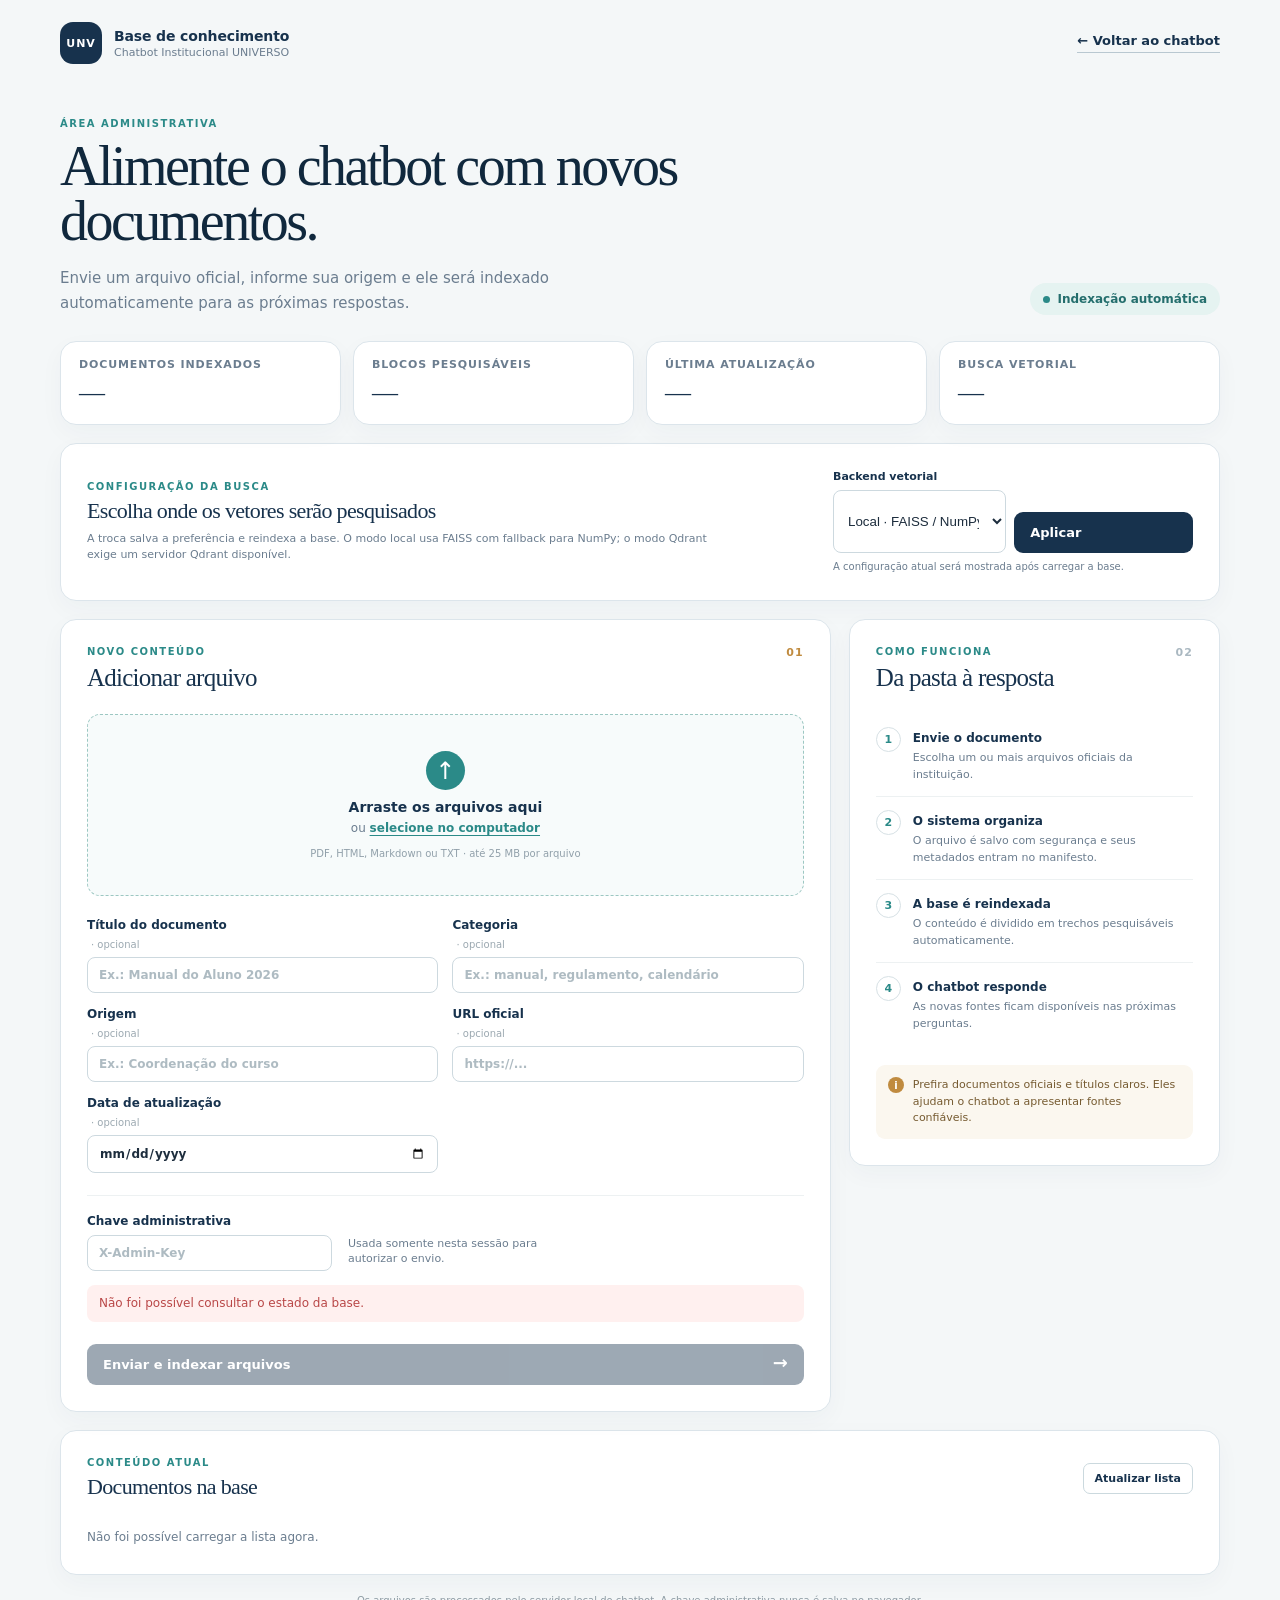
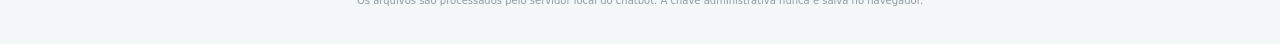
==== web/admin.html @ a9720204 "implemetacao de vectors" ====
<!doctype html>
<html lang="pt-BR">
<head>
  <meta charset="utf-8">
  <meta name="viewport" content="width=device-width, initial-scale=1">
  <title>Base de conhecimento · UNIVERSO</title>
  <link rel="stylesheet" href="admin.css">
</head>
<body>
  <main class="shell">
    <header class="topbar">
      <a class="brand" href="/" aria-label="Voltar para o chatbot">
        <span class="brand-mark">UNV</span>
        <span><strong>Base de conhecimento</strong><small>Chatbot Institucional UNIVERSO</small></span>
      </a>
      <a class="back-link" href="/">← Voltar ao chatbot</a>
    </header>

    <section class="hero">
      <div>
        <p class="eyebrow">Área administrativa</p>
        <h1>Alimente o chatbot com novos documentos.</h1>
        <p class="subtitle">Envie um arquivo oficial, informe sua origem e ele será indexado automaticamente para as próximas respostas.</p>
      </div>
      <div class="hero-badge"><span class="pulse"></span> Indexação automática</div>
    </section>

    <section class="stats" aria-label="Resumo da base">
      <div class="stat-card"><span class="stat-label">Documentos indexados</span><strong id="stat-documentos">—</strong></div>
      <div class="stat-card"><span class="stat-label">Blocos pesquisáveis</span><strong id="stat-blocos">—</strong></div>
      <div class="stat-card"><span class="stat-label">Última atualização</span><strong id="stat-atualizacao">—</strong></div>
      <div class="stat-card"><span class="stat-label">Busca vetorial</span><strong id="stat-busca">—</strong></div>
    </section>

    <section class="card backend-card" aria-labelledby="backend-title">
      <div class="backend-copy">
        <p class="eyebrow">Configuração da busca</p>
        <h2 id="backend-title">Escolha onde os vetores serão pesquisados</h2>
        <p>A troca salva a preferência e reindexa a base. O modo local usa FAISS com fallback para NumPy; o modo Qdrant exige um servidor Qdrant disponível.</p>
      </div>
      <div class="backend-controls">
        <label for="vector-store">Backend vetorial</label>
        <div class="backend-select-row">
          <select id="vector-store">
            <option value="local">Local · FAISS / NumPy</option>
            <option value="qdrant">Qdrant · banco vetorial</option>
          </select>
          <button id="aplicar-backend" class="primary-button compact-button" type="button">Aplicar</button>
        </div>
        <small id="backend-feedback">A configuração atual será mostrada após carregar a base.</small>
      </div>
    </section>

    <div class="layout">
      <section class="card upload-card">
        <div class="section-heading">
          <div>
            <p class="eyebrow">Novo conteúdo</p>
            <h2>Adicionar arquivo</h2>
          </div>
          <span class="step">01</span>
        </div>

        <form id="upload-form">
          <label class="dropzone" id="dropzone" for="arquivos" tabindex="0">
            <input id="arquivos" name="arquivos" type="file" accept=".pdf,.html,.htm,.md,.txt" multiple>
            <span class="upload-icon">↑</span>
            <strong>Arraste os arquivos aqui</strong>
            <span>ou <u>selecione no computador</u></span>
            <small>PDF, HTML, Markdown ou TXT · até 25 MB por arquivo</small>
          </label>

          <div id="fila" class="file-queue" hidden>
            <div class="queue-heading"><span>Arquivos selecionados</span><button id="limpar-fila" type="button">Limpar</button></div>
            <div id="lista-arquivos"></div>
          </div>

          <div class="fields">
            <label>Título do documento <span>opcional</span><input id="titulo" name="titulo" type="text" maxlength="180" placeholder="Ex.: Manual do Aluno 2026"></label>
            <label>Categoria <span>opcional</span><input id="categoria" name="categoria" type="text" maxlength="60" placeholder="Ex.: manual, regulamento, calendário"></label>
            <label>Origem <span>opcional</span><input id="origem" name="origem" type="text" maxlength="180" placeholder="Ex.: Coordenação do curso"></label>
            <label>URL oficial <span>opcional</span><input id="url" name="url" type="url" maxlength="500" placeholder="https://..."></label>
            <label>Data de atualização <span>opcional</span><input id="atualizado-em" name="atualizado_em" type="date"></label>
          </div>

          <div class="security-row">
            <label class="key-field">Chave administrativa<input id="admin-key" type="password" autocomplete="off" placeholder="X-Admin-Key" required></label>
            <p>Usada somente nesta sessão para autorizar o envio.</p>
          </div>

          <div id="feedback" class="feedback" role="status" aria-live="polite"></div>
          <button id="enviar-arquivos" class="primary-button" type="submit" disabled>Enviar e indexar arquivos <span>→</span></button>
        </form>
      </section>

      <aside class="card guide-card">
        <div class="section-heading">
          <div>
            <p class="eyebrow">Como funciona</p>
            <h2>Da pasta à resposta</h2>
          </div>
          <span class="step muted">02</span>
        </div>
        <ol class="steps">
          <li><span>1</span><div><strong>Envie o documento</strong><p>Escolha um ou mais arquivos oficiais da instituição.</p></div></li>
          <li><span>2</span><div><strong>O sistema organiza</strong><p>O arquivo é salvo com segurança e seus metadados entram no manifesto.</p></div></li>
          <li><span>3</span><div><strong>A base é reindexada</strong><p>O conteúdo é dividido em trechos pesquisáveis automaticamente.</p></div></li>
          <li><span>4</span><div><strong>O chatbot responde</strong><p>As novas fontes ficam disponíveis nas próximas perguntas.</p></div></li>
        </ol>
        <div class="tip"><span>i</span><p>Prefira documentos oficiais e títulos claros. Eles ajudam o chatbot a apresentar fontes confiáveis.</p></div>
      </aside>
    </div>

    <section class="card documents-card">
      <div class="section-heading compact">
        <div><p class="eyebrow">Conteúdo atual</p><h2>Documentos na base</h2></div>
        <button id="atualizar-documentos" class="ghost-button" type="button">Atualizar lista</button>
      </div>
      <div id="documentos" class="document-list"><div class="empty-state">Carregando documentos…</div></div>
    </section>
    <footer>Os arquivos são processados pelo servidor local do chatbot. A chave administrativa nunca é salva no navegador.</footer>
  </main>
  <script src="admin.js"></script>
</body>
</html>
---- web/admin.css ----
:root {
  --navy: #17324d;
  --navy-deep: #10283d;
  --ink: #1d2d3d;
  --muted: #6b7d8f;
  --line: #dce5eb;
  --paper: #ffffff;
  --canvas: #f4f7f8;
  --teal: #2b8a88;
  --teal-soft: #e5f3f1;
  --gold: #c08b3f;
  --danger: #b94747;
}

* { box-sizing: border-box; }
body { margin: 0; color: var(--ink); background: var(--canvas); font-family: Inter, ui-sans-serif, system-ui, -apple-system, "Segoe UI", sans-serif; }
button, input { font: inherit; }
button, a { -webkit-tap-highlight-color: transparent; }
.shell { width: min(1160px, calc(100% - 40px)); margin: 0 auto; padding: 22px 0 36px; }
.topbar { display: flex; justify-content: space-between; align-items: center; gap: 20px; margin-bottom: 54px; }
.brand { display: flex; align-items: center; gap: 12px; color: var(--navy); text-decoration: none; }
.brand-mark { width: 42px; height: 42px; border-radius: 13px; display: grid; place-items: center; background: var(--navy); color: #fff; font-size: 11px; letter-spacing: .08em; font-weight: 800; }
.brand strong, .brand small { display: block; }
.brand strong { font-size: 14px; letter-spacing: -.01em; }
.brand small { margin-top: 2px; color: var(--muted); font-size: 11px; }
.back-link { color: var(--navy); font-size: 13px; font-weight: 650; text-decoration: none; border-bottom: 1px solid #b9c8d1; padding-bottom: 4px; }
.back-link:hover { color: var(--teal); border-color: var(--teal); }
.hero { display: flex; align-items: end; justify-content: space-between; gap: 30px; margin-bottom: 26px; }
.eyebrow { color: var(--teal); font-size: 10px; font-weight: 800; letter-spacing: .15em; margin: 0 0 10px; text-transform: uppercase; }
h1, h2, p { margin-top: 0; }
h1 { max-width: 630px; color: var(--navy-deep); font-family: Georgia, "Times New Roman", serif; font-size: clamp(34px, 5vw, 56px); font-weight: 500; letter-spacing: -.045em; line-height: .99; margin-bottom: 16px; }
.subtitle { max-width: 560px; color: var(--muted); font-size: 15px; line-height: 1.65; margin-bottom: 0; }
.hero-badge { align-items: center; background: var(--teal-soft); border-radius: 100px; color: #246e6d; display: flex; font-size: 12px; font-weight: 750; gap: 8px; padding: 9px 13px; white-space: nowrap; }
.pulse { background: var(--teal); border-radius: 50%; height: 7px; width: 7px; }
.stats { display: grid; grid-template-columns: repeat(4, 1fr); gap: 12px; margin-bottom: 18px; }
.stat-card, .card { background: var(--paper); border: 1px solid var(--line); border-radius: 16px; box-shadow: 0 8px 24px rgba(24, 51, 76, .035); }
.stat-card { padding: 16px 18px; }
.stat-label { color: var(--muted); display: block; font-size: 11px; font-weight: 700; margin-bottom: 7px; text-transform: uppercase; letter-spacing: .08em; }
.stat-card strong { color: var(--navy); font-family: Georgia, "Times New Roman", serif; font-size: 26px; font-weight: 500; }
.backend-card { align-items: center; display: flex; gap: 28px; justify-content: space-between; margin-bottom: 18px; padding: 20px 24px; }
.backend-copy { max-width: 640px; }
.backend-copy h2 { color: var(--navy); font-family: Georgia, "Times New Roman", serif; font-size: 22px; font-weight: 500; letter-spacing: -.03em; margin: 0 0 7px; }
.backend-copy .eyebrow { margin-bottom: 6px; }
.backend-copy p:last-child { color: var(--muted); font-size: 11px; line-height: 1.5; margin: 0; }
.backend-controls { flex: 0 0 min(360px, 100%); }
.backend-controls label { color: var(--navy); display: block; font-size: 11px; font-weight: 800; margin-bottom: 7px; }
.backend-select-row { display: flex; gap: 8px; }
.backend-select-row select { background: #fff; border: 1px solid #cdd9df; border-radius: 8px; color: var(--ink); min-width: 0; padding: 10px; width: 100%; }
.backend-select-row select:focus { border-color: var(--teal); outline: 0; }
.compact-button { margin-top: 0; text-align: center; width: auto; }
.backend-controls small { color: var(--muted); display: block; font-size: 10px; line-height: 1.4; margin-top: 7px; }
.layout { display: grid; grid-template-columns: minmax(0, 1.35fr) minmax(300px, .65fr); gap: 18px; align-items: start; }
.card { padding: 26px; }
.section-heading { display: flex; justify-content: space-between; align-items: start; margin-bottom: 22px; }
.section-heading h2 { color: var(--navy); font-family: Georgia, "Times New Roman", serif; font-size: 25px; font-weight: 500; letter-spacing: -.03em; margin: 0; }
.section-heading .eyebrow { margin-bottom: 7px; }
.step { color: var(--gold); font-size: 11px; font-weight: 800; letter-spacing: .1em; }
.step.muted { color: #aab8c1; }
.dropzone { align-items: center; background: #f7fbfb; border: 1.5px dashed #9cc7c2; border-radius: 13px; color: var(--teal); cursor: pointer; display: flex; flex-direction: column; gap: 6px; justify-content: center; min-height: 182px; padding: 20px; text-align: center; transition: border-color .2s, background .2s, transform .2s; }
.dropzone:hover, .dropzone.is-over { background: #edf8f6; border-color: var(--teal); transform: translateY(-1px); }
.dropzone input { display: none; }
.upload-icon { align-items: center; background: var(--teal); border-radius: 50%; color: #fff; display: grid; font-size: 24px; height: 39px; line-height: 1; margin-bottom: 3px; width: 39px; }
.dropzone strong { color: var(--navy); font-size: 14px; }
.dropzone span:not(.upload-icon) { color: var(--muted); font-size: 12px; }
.dropzone u { color: var(--teal); font-weight: 700; text-underline-offset: 3px; }
.dropzone small { color: #91a0aa; font-size: 10px; margin-top: 7px; }
.file-queue { background: #fafcfc; border: 1px solid var(--line); border-radius: 11px; margin-top: 14px; padding: 13px; }
.queue-heading { color: var(--navy); display: flex; font-size: 11px; font-weight: 800; justify-content: space-between; letter-spacing: .08em; margin-bottom: 6px; text-transform: uppercase; }
.queue-heading button { background: none; border: 0; color: var(--danger); cursor: pointer; font-size: 11px; padding: 0; }
.file-item { align-items: center; border-top: 1px solid #e9eff2; display: flex; gap: 10px; padding: 10px 0 2px; }
.file-type { align-items: center; background: var(--teal-soft); border-radius: 7px; color: var(--teal); display: grid; font-size: 9px; font-weight: 850; height: 28px; width: 32px; }
.file-meta { min-width: 0; flex: 1; }
.file-name { color: var(--navy); display: block; font-size: 12px; font-weight: 700; overflow: hidden; text-overflow: ellipsis; white-space: nowrap; }
.file-size { color: var(--muted); display: block; font-size: 10px; margin-top: 2px; }
.remove-file { background: none; border: 0; color: #9babb4; cursor: pointer; font-size: 17px; line-height: 1; padding: 5px; }
.remove-file:hover { color: var(--danger); }
.fields { display: grid; grid-template-columns: 1fr 1fr; gap: 14px; margin-top: 22px; }
.fields label, .key-field { color: var(--navy); display: flex; flex-direction: column; font-size: 12px; font-weight: 750; gap: 7px; }
.fields label span { color: #9ba8b0; font-size: 10px; font-weight: 500; margin-left: 4px; }
.fields label span::before { content: "· "; }
input[type="text"], input[type="url"], input[type="date"], input[type="password"] { background: #fff; border: 1px solid #cdd9df; border-radius: 8px; color: var(--ink); outline: 0; padding: 10px 11px; width: 100%; }
input::placeholder { color: #aebbc2; }
input:focus { border-color: var(--teal); box-shadow: 0 0 0 3px rgba(43, 138, 136, .1); }
.security-row { align-items: end; border-top: 1px solid #edf1f2; display: flex; gap: 16px; margin-top: 22px; padding-top: 18px; }
.key-field { flex: 0 1 245px; }
.security-row p { color: var(--muted); font-size: 11px; line-height: 1.45; margin: 0 0 4px; max-width: 190px; }
.primary-button { background: var(--navy); border: 0; border-radius: 9px; color: #fff; cursor: pointer; font-size: 13px; font-weight: 750; margin-top: 22px; padding: 13px 16px; text-align: left; width: 100%; }
.primary-button span { float: right; font-size: 18px; line-height: .7; }
.primary-button:hover:not(:disabled) { background: var(--teal); }
.primary-button:disabled { cursor: not-allowed; opacity: .42; }
.feedback { display: none; border-radius: 8px; font-size: 12px; line-height: 1.4; margin-top: 14px; padding: 10px 12px; }
.feedback.show { display: block; }
.feedback.success { background: #eaf6ef; color: #246c46; }
.feedback.error { background: #fff0ef; color: var(--danger); }
.feedback.loading { background: #eef4f8; color: var(--navy); }
.steps { list-style: none; margin: 0; padding: 0; }
.steps li { display: flex; gap: 12px; padding: 13px 0; }
.steps li + li { border-top: 1px solid #edf1f2; }
.steps li > span { align-items: center; border: 1px solid #d7e1e5; border-radius: 50%; color: var(--teal); display: grid; flex: 0 0 25px; font-size: 11px; font-weight: 800; height: 25px; justify-content: center; width: 25px; }
.steps strong { color: var(--navy); font-size: 12px; }
.steps p { color: var(--muted); font-size: 11px; line-height: 1.5; margin: 4px 0 0; }
.tip { align-items: start; background: #fbf7ef; border-radius: 9px; color: #765b31; display: flex; font-size: 11px; gap: 9px; line-height: 1.5; margin-top: 20px; padding: 12px; }
.tip span { align-items: center; background: var(--gold); border-radius: 50%; color: #fff; display: grid; flex: 0 0 16px; font-size: 10px; font-weight: 800; height: 16px; justify-content: center; }
.tip p { margin: 0; }
.documents-card { margin-top: 18px; }
.compact { align-items: center; margin-bottom: 12px; }
.compact .eyebrow { margin-bottom: 6px; }
.compact h2 { font-size: 22px; }
.ghost-button { background: #fff; border: 1px solid #cbd9de; border-radius: 7px; color: var(--navy); cursor: pointer; font-size: 11px; font-weight: 750; padding: 8px 11px; }
.ghost-button:hover { border-color: var(--teal); color: var(--teal); }
.document-list { display: grid; grid-template-columns: repeat(2, 1fr); gap: 10px; }
.document-item { align-items: start; border: 1px solid #e4ebee; border-radius: 10px; display: flex; gap: 10px; min-width: 0; padding: 12px; }
.document-item .doc-icon { align-items: center; background: #eef3f6; border-radius: 7px; color: var(--navy); display: grid; flex: 0 0 30px; font-size: 9px; font-weight: 850; height: 30px; justify-content: center; }
.doc-info { min-width: 0; }
.doc-info strong { color: var(--navy); display: block; font-size: 12px; overflow: hidden; text-overflow: ellipsis; white-space: nowrap; }
.doc-info small { color: var(--muted); display: block; font-size: 10px; line-height: 1.45; margin-top: 3px; }
.doc-actions { display: flex; flex: 0 0 auto; gap: 5px; }
.reindex-document, .delete-document { border-radius: 7px; cursor: pointer; flex: 0 0 auto; font-size: 10px; font-weight: 750; padding: 7px 8px; }
.reindex-document { background: var(--teal-soft); border: 1px solid #b9dfda; color: #246e6d; }
.reindex-document:hover { background: #d5eeeb; border-color: var(--teal); }
.delete-document { background: #fff7f5; border: 1px solid #f0d2ca; color: var(--danger); }
.delete-document:hover { background: #fde9e5; border-color: var(--danger); }
.empty-state { color: var(--muted); font-size: 12px; padding: 18px 0 4px; }
footer { color: #8d9ba3; font-size: 10px; line-height: 1.5; margin-top: 18px; text-align: center; }

@media (max-width: 820px) {
  .shell { width: min(100% - 28px, 620px); padding-top: 16px; }
  .topbar { margin-bottom: 38px; }
  .hero { align-items: start; flex-direction: column; gap: 18px; }
  h1 { font-size: 41px; }
  .layout { grid-template-columns: 1fr; }
  .guide-card { order: -1; }
  .backend-card { align-items: stretch; flex-direction: column; gap: 16px; }
  .backend-controls { flex-basis: auto; width: 100%; }
}
@media (max-width: 540px) {
  .shell { width: calc(100% - 22px); }
  .back-link { font-size: 0; border: 0; }
  .back-link::after { content: "← Chatbot"; font-size: 12px; }
  .stats { gap: 7px; grid-template-columns: repeat(2, 1fr); }
  .stat-card { padding: 12px 10px; }
  .stat-label { font-size: 9px; line-height: 1.3; min-height: 23px; }
  .stat-card strong { font-size: 20px; }
  .card { padding: 19px; }
  .fields { grid-template-columns: 1fr; }
  .security-row { align-items: stretch; flex-direction: column; gap: 9px; }
  .key-field { flex-basis: auto; }
  .document-list { grid-template-columns: 1fr; }
}
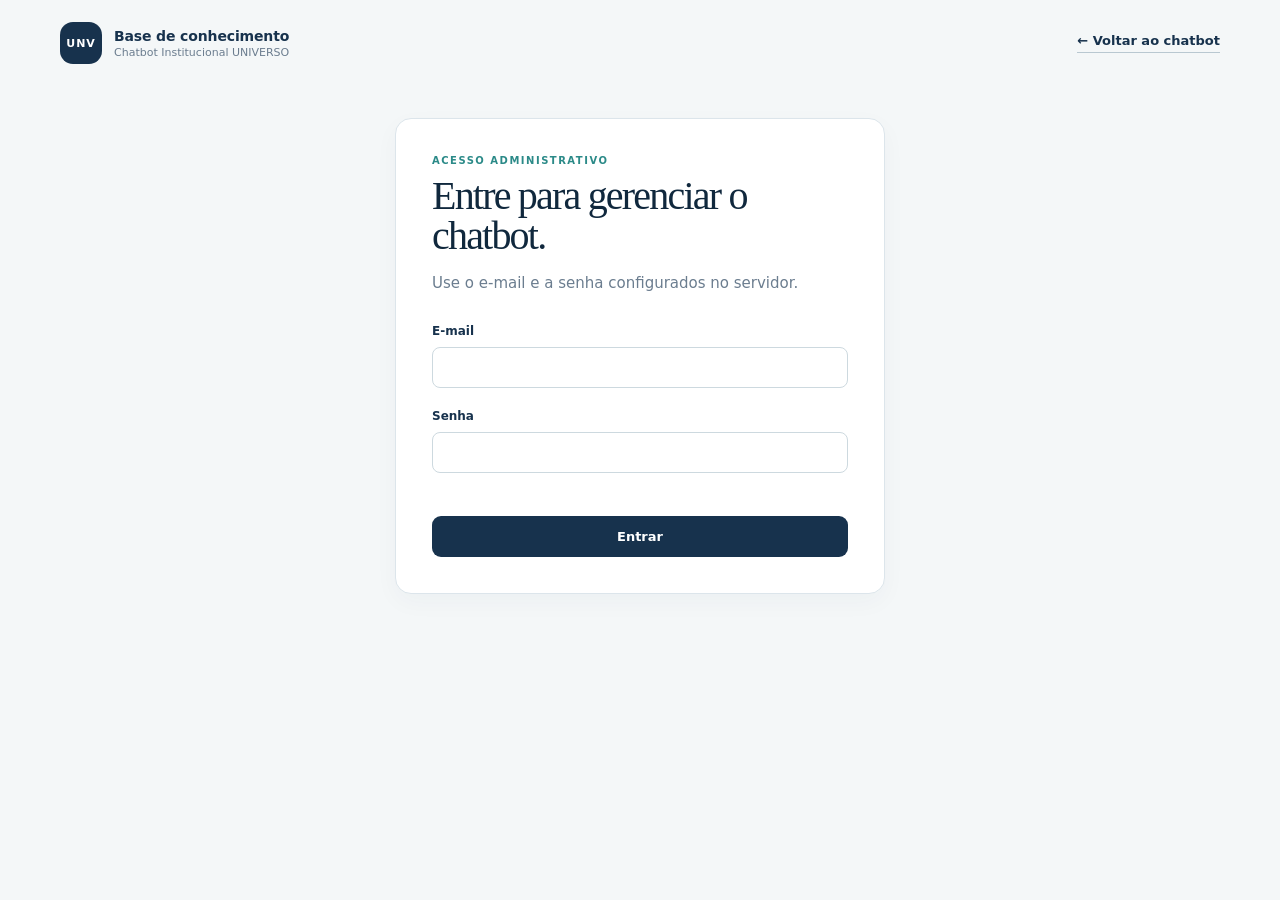
==== commit 9e8de371: "att" ====
--- a/web/admin.html
+++ b/web/admin.html
@@ -13,9 +13,24 @@
         <span class="brand-mark">UNV</span>
         <span><strong>Base de conhecimento</strong><small>Chatbot Institucional UNIVERSO</small></span>
       </a>
-      <a class="back-link" href="/">← Voltar ao chatbot</a>
+      <div class="topbar-actions"><button id="sair-admin" class="ghost-button" type="button" hidden>Sair</button><a class="back-link" href="/">← Voltar ao chatbot</a></div>
     </header>
 
+    <section id="login-card" class="card login-card" hidden>
+      <p class="eyebrow">Acesso administrativo</p>
+      <h1>Entre para gerenciar o chatbot.</h1>
+      <p class="subtitle">Use o e-mail e a senha configurados no servidor.</p>
+      <form id="login-form">
+        <label for="login-email">E-mail</label>
+        <input id="login-email" type="email" autocomplete="username" required>
+        <label for="login-senha">Senha</label>
+        <input id="login-senha" type="password" autocomplete="current-password" required>
+        <div id="login-feedback" class="feedback" role="status" aria-live="polite"></div>
+        <button id="entrar-admin" class="primary-button" type="submit">Entrar</button>
+      </form>
+    </section>
+
+    <div id="admin-app" hidden>
     <section class="hero">
       <div>
         <p class="eyebrow">Área administrativa</p>
@@ -30,6 +45,15 @@
       <div class="stat-card"><span class="stat-label">Blocos pesquisáveis</span><strong id="stat-blocos">—</strong></div>
       <div class="stat-card"><span class="stat-label">Última atualização</span><strong id="stat-atualizacao">—</strong></div>
       <div class="stat-card"><span class="stat-label">Busca vetorial</span><strong id="stat-busca">—</strong></div>
+    </section>
+
+    <section class="card prompt-card" aria-labelledby="prompt-title">
+      <div class="section-heading compact"><div><p class="eyebrow">Comportamento do assistente</p><h2 id="prompt-title">Prompt do sistema</h2></div></div>
+      <p>Estas instruções são enviadas ao modelo em cada resposta. As alterações passam a valer imediatamente após salvar.</p>
+      <label for="prompt-sistema">Instruções do chatbot</label>
+      <textarea id="prompt-sistema" rows="11" minlength="20" maxlength="4000" spellcheck="true"></textarea>
+      <div class="prompt-actions"><small id="prompt-contagem">0 / 4000 caracteres</small><button id="salvar-prompt" class="primary-button compact-button" type="button" disabled>Salvar prompt</button></div>
+      <div id="prompt-feedback" class="feedback" role="status" aria-live="polite"></div>
     </section>
 
     <section class="card backend-card" aria-labelledby="backend-title">
@@ -83,11 +107,6 @@
             <label>Data de atualização <span>opcional</span><input id="atualizado-em" name="atualizado_em" type="date"></label>
           </div>
 
-          <div class="security-row">
-            <label class="key-field">Chave administrativa<input id="admin-key" type="password" autocomplete="off" placeholder="X-Admin-Key" required></label>
-            <p>Usada somente nesta sessão para autorizar o envio.</p>
-          </div>
-
           <div id="feedback" class="feedback" role="status" aria-live="polite"></div>
           <button id="enviar-arquivos" class="primary-button" type="submit" disabled>Enviar e indexar arquivos <span>→</span></button>
         </form>
@@ -104,7 +123,7 @@
         <ol class="steps">
           <li><span>1</span><div><strong>Envie o documento</strong><p>Escolha um ou mais arquivos oficiais da instituição.</p></div></li>
           <li><span>2</span><div><strong>O sistema organiza</strong><p>O arquivo é salvo com segurança e seus metadados entram no manifesto.</p></div></li>
-          <li><span>3</span><div><strong>A base é reindexada</strong><p>O conteúdo é dividido em trechos pesquisáveis automaticamente.</p></div></li>
+          <li><span>3</span><div><strong>O documento é indexado</strong><p>O conteúdo é dividido e atualizado sem apagar os demais documentos da base.</p></div></li>
           <li><span>4</span><div><strong>O chatbot responde</strong><p>As novas fontes ficam disponíveis nas próximas perguntas.</p></div></li>
         </ol>
         <div class="tip"><span>i</span><p>Prefira documentos oficiais e títulos claros. Eles ajudam o chatbot a apresentar fontes confiáveis.</p></div>
@@ -118,7 +137,8 @@
       </div>
       <div id="documentos" class="document-list"><div class="empty-state">Carregando documentos…</div></div>
     </section>
-    <footer>Os arquivos são processados pelo servidor local do chatbot. A chave administrativa nunca é salva no navegador.</footer>
+    <footer>Os arquivos são processados pelo servidor do chatbot. A sessão de administrador permanece ativa neste navegador por até 30 dias.</footer>
+    </div>
   </main>
   <script src="admin.js"></script>
 </body>
--- a/web/admin.css
+++ b/web/admin.css
@@ -13,11 +13,13 @@
 }
 
 * { box-sizing: border-box; }
+[hidden] { display: none !important; }
 body { margin: 0; color: var(--ink); background: var(--canvas); font-family: Inter, ui-sans-serif, system-ui, -apple-system, "Segoe UI", sans-serif; }
-button, input { font: inherit; }
+button, input, textarea { font: inherit; }
 button, a { -webkit-tap-highlight-color: transparent; }
 .shell { width: min(1160px, calc(100% - 40px)); margin: 0 auto; padding: 22px 0 36px; }
 .topbar { display: flex; justify-content: space-between; align-items: center; gap: 20px; margin-bottom: 54px; }
+.topbar-actions { align-items: center; display: flex; gap: 16px; }
 .brand { display: flex; align-items: center; gap: 12px; color: var(--navy); text-decoration: none; }
 .brand-mark { width: 42px; height: 42px; border-radius: 13px; display: grid; place-items: center; background: var(--navy); color: #fff; font-size: 11px; letter-spacing: .08em; font-weight: 800; }
 .brand strong, .brand small { display: block; }
@@ -51,6 +53,21 @@
 .backend-controls small { color: var(--muted); display: block; font-size: 10px; line-height: 1.4; margin-top: 7px; }
 .layout { display: grid; grid-template-columns: minmax(0, 1.35fr) minmax(300px, .65fr); gap: 18px; align-items: start; }
 .card { padding: 26px; }
+.login-card { margin: 30px auto 0; max-width: 490px; padding: 36px; }
+.login-card h1 { font-size: 40px; }
+.login-card .subtitle { margin-bottom: 28px; }
+.login-card form { display: grid; gap: 9px; }
+.login-card label { color: var(--navy); font-size: 12px; font-weight: 750; }
+.login-card input { margin-bottom: 12px; }
+.login-card .primary-button { text-align: center; }
+.prompt-card { margin-bottom: 18px; }
+.prompt-card > p { color: var(--muted); font-size: 12px; line-height: 1.5; }
+.prompt-card label { color: var(--navy); display: block; font-size: 12px; font-weight: 750; margin: 17px 0 8px; }
+.prompt-card textarea { background: #fff; border: 1px solid #cdd9df; border-radius: 8px; color: var(--ink); line-height: 1.55; min-height: 230px; outline: 0; padding: 14px; resize: vertical; width: 100%; }
+.prompt-card textarea:focus { border-color: var(--teal); box-shadow: 0 0 0 3px rgba(43, 138, 136, .1); }
+.prompt-actions { align-items: center; display: flex; justify-content: space-between; gap: 16px; margin-top: 10px; }
+.prompt-actions small { color: var(--muted); font-size: 11px; }
+.prompt-actions .primary-button { margin-top: 0; }
 .section-heading { display: flex; justify-content: space-between; align-items: start; margin-bottom: 22px; }
 .section-heading h2 { color: var(--navy); font-family: Georgia, "Times New Roman", serif; font-size: 25px; font-weight: 500; letter-spacing: -.03em; margin: 0; }
 .section-heading .eyebrow { margin-bottom: 7px; }
@@ -78,12 +95,9 @@
 .fields label, .key-field { color: var(--navy); display: flex; flex-direction: column; font-size: 12px; font-weight: 750; gap: 7px; }
 .fields label span { color: #9ba8b0; font-size: 10px; font-weight: 500; margin-left: 4px; }
 .fields label span::before { content: "· "; }
-input[type="text"], input[type="url"], input[type="date"], input[type="password"] { background: #fff; border: 1px solid #cdd9df; border-radius: 8px; color: var(--ink); outline: 0; padding: 10px 11px; width: 100%; }
+input[type="text"], input[type="url"], input[type="date"], input[type="password"], input[type="email"] { background: #fff; border: 1px solid #cdd9df; border-radius: 8px; color: var(--ink); outline: 0; padding: 10px 11px; width: 100%; }
 input::placeholder { color: #aebbc2; }
 input:focus { border-color: var(--teal); box-shadow: 0 0 0 3px rgba(43, 138, 136, .1); }
-.security-row { align-items: end; border-top: 1px solid #edf1f2; display: flex; gap: 16px; margin-top: 22px; padding-top: 18px; }
-.key-field { flex: 0 1 245px; }
-.security-row p { color: var(--muted); font-size: 11px; line-height: 1.45; margin: 0 0 4px; max-width: 190px; }
 .primary-button { background: var(--navy); border: 0; border-radius: 9px; color: #fff; cursor: pointer; font-size: 13px; font-weight: 750; margin-top: 22px; padding: 13px 16px; text-align: left; width: 100%; }
 .primary-button span { float: right; font-size: 18px; line-height: .7; }
 .primary-button:hover:not(:disabled) { background: var(--teal); }
@@ -143,7 +157,8 @@
   .stat-card strong { font-size: 20px; }
   .card { padding: 19px; }
   .fields { grid-template-columns: 1fr; }
-  .security-row { align-items: stretch; flex-direction: column; gap: 9px; }
-  .key-field { flex-basis: auto; }
+  .topbar-actions { gap: 8px; }
+  .login-card { padding: 24px; }
+  .login-card h1 { font-size: 34px; }
   .document-list { grid-template-columns: 1fr; }
 }
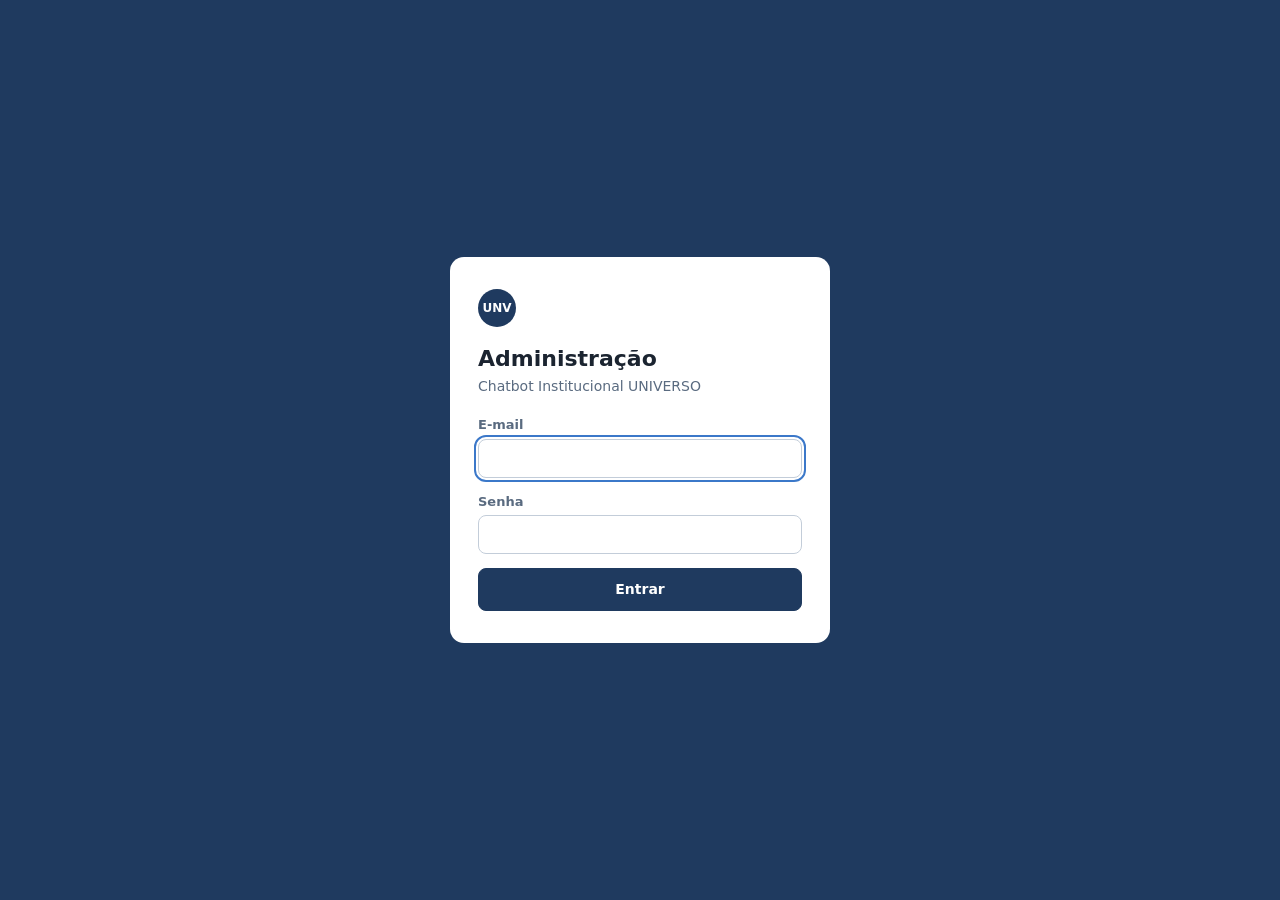
==== commit 79295481: "Reescreve o chatbot com ingestão por Docling, busca híbrida e painel admin - Ingestão de PDFs com Do" ====
--- a/web/admin.html
+++ b/web/admin.html
@@ -3,143 +3,215 @@
 <head>
   <meta charset="utf-8">
   <meta name="viewport" content="width=device-width, initial-scale=1">
-  <title>Base de conhecimento · UNIVERSO</title>
+  <meta name="robots" content="noindex">
+  <title>Administração – Chatbot UNIVERSO</title>
+  <link rel="icon" href="data:,">
   <link rel="stylesheet" href="admin.css">
 </head>
 <body>
-  <main class="shell">
-    <header class="topbar">
-      <a class="brand" href="/" aria-label="Voltar para o chatbot">
-        <span class="brand-mark">UNV</span>
-        <span><strong>Base de conhecimento</strong><small>Chatbot Institucional UNIVERSO</small></span>
-      </a>
-      <div class="topbar-actions"><button id="sair-admin" class="ghost-button" type="button" hidden>Sair</button><a class="back-link" href="/">← Voltar ao chatbot</a></div>
-    </header>
-
-    <section id="login-card" class="card login-card" hidden>
-      <p class="eyebrow">Acesso administrativo</p>
-      <h1>Entre para gerenciar o chatbot.</h1>
-      <p class="subtitle">Use o e-mail e a senha configurados no servidor.</p>
-      <form id="login-form">
-        <label for="login-email">E-mail</label>
-        <input id="login-email" type="email" autocomplete="username" required>
-        <label for="login-senha">Senha</label>
-        <input id="login-senha" type="password" autocomplete="current-password" required>
-        <div id="login-feedback" class="feedback" role="status" aria-live="polite"></div>
-        <button id="entrar-admin" class="primary-button" type="submit">Entrar</button>
-      </form>
-    </section>
-
-    <div id="admin-app" hidden>
-    <section class="hero">
-      <div>
-        <p class="eyebrow">Área administrativa</p>
-        <h1>Alimente o chatbot com novos documentos.</h1>
-        <p class="subtitle">Envie um arquivo oficial, informe sua origem e ele será indexado automaticamente para as próximas respostas.</p>
+  <!-- Login -->
+  <main id="tela-login" class="login" hidden>
+    <form id="form-login" class="login-cartao">
+      <div class="marca marca-clara"><span class="logo" aria-hidden="true">UNV</span></div>
+      <h1>Administração</h1>
+      <p class="login-sub">Chatbot Institucional UNIVERSO</p>
+      <p id="login-aviso" class="alerta alerta-erro" role="alert" hidden></p>
+      <label class="campo">E-mail
+        <input id="email" type="email" autocomplete="username" required>
+      </label>
+      <label class="campo">Senha
+        <input id="senha" type="password" autocomplete="current-password" required>
+      </label>
+      <button id="entrar" class="btn btn-primario btn-largo" type="submit">Entrar</button>
+    </form>
+  </main>
+
+  <!-- Painel -->
+  <div id="painel" class="painel" hidden>
+    <aside class="lateral">
+      <div class="marca">
+        <span class="logo" aria-hidden="true">UNV</span>
+        <span class="marca-texto"><strong>Administração</strong><small>Chatbot UNIVERSO</small></span>
       </div>
-      <div class="hero-badge"><span class="pulse"></span> Indexação automática</div>
-    </section>
-
-    <section class="stats" aria-label="Resumo da base">
-      <div class="stat-card"><span class="stat-label">Documentos indexados</span><strong id="stat-documentos">—</strong></div>
-      <div class="stat-card"><span class="stat-label">Blocos pesquisáveis</span><strong id="stat-blocos">—</strong></div>
-      <div class="stat-card"><span class="stat-label">Última atualização</span><strong id="stat-atualizacao">—</strong></div>
-      <div class="stat-card"><span class="stat-label">Busca vetorial</span><strong id="stat-busca">—</strong></div>
-    </section>
-
-    <section class="card prompt-card" aria-labelledby="prompt-title">
-      <div class="section-heading compact"><div><p class="eyebrow">Comportamento do assistente</p><h2 id="prompt-title">Prompt do sistema</h2></div></div>
-      <p>Estas instruções são enviadas ao modelo em cada resposta. As alterações passam a valer imediatamente após salvar.</p>
-      <label for="prompt-sistema">Instruções do chatbot</label>
-      <textarea id="prompt-sistema" rows="11" minlength="20" maxlength="4000" spellcheck="true"></textarea>
-      <div class="prompt-actions"><small id="prompt-contagem">0 / 4000 caracteres</small><button id="salvar-prompt" class="primary-button compact-button" type="button" disabled>Salvar prompt</button></div>
-      <div id="prompt-feedback" class="feedback" role="status" aria-live="polite"></div>
-    </section>
-
-    <section class="card backend-card" aria-labelledby="backend-title">
-      <div class="backend-copy">
-        <p class="eyebrow">Configuração da busca</p>
-        <h2 id="backend-title">Escolha onde os vetores serão pesquisados</h2>
-        <p>A troca salva a preferência e reindexa a base. O modo local usa FAISS com fallback para NumPy; o modo Qdrant exige um servidor Qdrant disponível.</p>
+      <nav class="nav" aria-label="Seções do painel">
+        <a class="nav-item" href="#logs" data-secao="logs">
+          <svg viewBox="0 0 24 24" aria-hidden="true"><path d="M4 5h16v11H8l-4 4z"/></svg>Conversas
+        </a>
+        <a class="nav-item" href="#documentos" data-secao="documentos">
+          <svg viewBox="0 0 24 24" aria-hidden="true"><path d="M6 3h8l4 4v14H6zM14 3v4h4"/></svg>Documentos
+        </a>
+      </nav>
+      <div class="lateral-rodape">
+        <span id="usuario" class="usuario"></span>
+        <div class="lateral-acoes">
+          <a class="link-lateral" href="/">Ver chat</a>
+          <button id="sair" class="link-lateral" type="button">Sair</button>
+        </div>
       </div>
-      <div class="backend-controls">
-        <label for="vector-store">Backend vetorial</label>
-        <div class="backend-select-row">
-          <select id="vector-store">
-            <option value="local">Local · FAISS / NumPy</option>
-            <option value="qdrant">Qdrant · banco vetorial</option>
-          </select>
-          <button id="aplicar-backend" class="primary-button compact-button" type="button">Aplicar</button>
-        </div>
-        <small id="backend-feedback">A configuração atual será mostrada após carregar a base.</small>
-      </div>
-    </section>
-
-    <div class="layout">
-      <section class="card upload-card">
-        <div class="section-heading">
+    </aside>
+
+    <main class="conteudo">
+      <!-- Conversas -->
+      <section id="secao-logs" aria-labelledby="titulo-logs">
+        <header class="cabecalho">
           <div>
-            <p class="eyebrow">Novo conteúdo</p>
-            <h2>Adicionar arquivo</h2>
-          </div>
-          <span class="step">01</span>
-        </div>
-
-        <form id="upload-form">
-          <label class="dropzone" id="dropzone" for="arquivos" tabindex="0">
-            <input id="arquivos" name="arquivos" type="file" accept=".pdf,.html,.htm,.md,.txt" multiple>
-            <span class="upload-icon">↑</span>
-            <strong>Arraste os arquivos aqui</strong>
-            <span>ou <u>selecione no computador</u></span>
-            <small>PDF, HTML, Markdown ou TXT · até 25 MB por arquivo</small>
-          </label>
-
-          <div id="fila" class="file-queue" hidden>
-            <div class="queue-heading"><span>Arquivos selecionados</span><button id="limpar-fila" type="button">Limpar</button></div>
-            <div id="lista-arquivos"></div>
-          </div>
-
-          <div class="fields">
-            <label>Título do documento <span>opcional</span><input id="titulo" name="titulo" type="text" maxlength="180" placeholder="Ex.: Manual do Aluno 2026"></label>
-            <label>Categoria <span>opcional</span><input id="categoria" name="categoria" type="text" maxlength="60" placeholder="Ex.: manual, regulamento, calendário"></label>
-            <label>Origem <span>opcional</span><input id="origem" name="origem" type="text" maxlength="180" placeholder="Ex.: Coordenação do curso"></label>
-            <label>URL oficial <span>opcional</span><input id="url" name="url" type="url" maxlength="500" placeholder="https://..."></label>
-            <label>Data de atualização <span>opcional</span><input id="atualizado-em" name="atualizado_em" type="date"></label>
-          </div>
-
-          <div id="feedback" class="feedback" role="status" aria-live="polite"></div>
-          <button id="enviar-arquivos" class="primary-button" type="submit" disabled>Enviar e indexar arquivos <span>→</span></button>
+            <h1 id="titulo-logs">Conversas</h1>
+            <p class="subtitulo">Perguntas e respostas registradas no chatbot.</p>
+          </div>
+          <button id="atualizar-logs" class="btn" type="button">Atualizar</button>
+        </header>
+
+        <div id="kpis" class="kpis"></div>
+
+        <div class="filtros">
+          <label class="campo campo-busca">Buscar
+            <input id="filtro-texto" type="search" placeholder="Nome, pergunta ou resposta">
+          </label>
+          <label class="campo">Tipo de resposta
+            <select id="filtro-modo"><option value="">Todos</option></select>
+          </label>
+          <label class="campo">Avaliação
+            <select id="filtro-avaliacao">
+              <option value="">Todas</option>
+              <option value="util">Útil</option>
+              <option value="nao_util">Não útil</option>
+              <option value="sem">Sem avaliação</option>
+            </select>
+          </label>
+        </div>
+
+        <p id="logs-contagem" class="contagem" role="status"></p>
+
+        <div class="tabela-caixa">
+          <table class="tabela">
+            <thead>
+              <tr>
+                <th scope="col" class="col-data">Data</th>
+                <th scope="col" class="col-nome">Aluno</th>
+                <th scope="col">Pergunta</th>
+                <th scope="col" class="col-modo">Tipo</th>
+                <th scope="col" class="col-avaliacao">Avaliação</th>
+                <th scope="col" class="col-tempo num">Tempo</th>
+              </tr>
+            </thead>
+            <tbody id="logs-corpo"></tbody>
+          </table>
+        </div>
+
+        <nav id="paginacao" class="paginacao" aria-label="Paginação" hidden>
+          <button id="pagina-anterior" class="btn" type="button">Anterior</button>
+          <span id="pagina-info" class="contagem"></span>
+          <button id="pagina-proxima" class="btn" type="button">Próxima</button>
+        </nav>
+      </section>
+
+      <!-- Documentos -->
+      <section id="secao-documentos" aria-labelledby="titulo-documentos" hidden>
+        <header class="cabecalho">
+          <div>
+            <h1 id="titulo-documentos">Documentos</h1>
+            <p id="docs-resumo" class="subtitulo">Base de conhecimento consultada pelo chatbot.</p>
+          </div>
+        </header>
+
+        <form id="form-upload" class="cartao" novalidate>
+          <h2>Adicionar PDFs</h2>
+          <p class="subtitulo cartao-sub">Cada PDF é convertido com OCR e leitura de tabelas e guardado em três formatos: Markdown limpo, JSON estruturado e blocos prontos para a busca (JSONL).</p>
+          <fieldset id="upload-campos" class="upload">
+            <label id="zona" class="zona">
+              <input id="up-arquivo" class="oculto" type="file" accept="application/pdf,.pdf" multiple>
+              <svg viewBox="0 0 24 24" aria-hidden="true"><path d="M12 16V5M7 10l5-5 5 5M4 19h16"/></svg>
+              <span id="zona-texto" class="zona-texto"><strong>Escolha um ou mais PDFs</strong> ou arraste para cá</span>
+              <span id="zona-detalhe" class="zona-detalhe">Os arquivos são convertidos um a um e a base é reindexada.</span>
+            </label>
+            <div class="upload-campos">
+              <label class="campo">Título
+                <input id="up-titulo" type="text" maxlength="200" placeholder="Usa o nome do arquivo se vazio">
+              </label>
+              <label class="campo">Categoria
+                <input id="up-categoria" type="text" maxlength="80" list="categorias" value="documento">
+                <datalist id="categorias"></datalist>
+              </label>
+              <label class="campo">Data de atualização
+                <input id="up-data" type="date">
+              </label>
+              <label class="campo">URL da fonte
+                <input id="up-url" type="url" maxlength="1000" placeholder="https://">
+              </label>
+            </div>
+          </fieldset>
+          <ul id="fila" class="fila" aria-label="Arquivos escolhidos" hidden></ul>
+          <p id="upload-aviso" class="alerta" role="status" hidden></p>
+          <div id="upload-progresso" class="progresso" hidden><span></span></div>
+          <div class="upload-acoes">
+            <button id="up-enviar" class="btn btn-primario" type="submit">Enviar e indexar</button>
+          </div>
         </form>
+
+        <form id="form-busca" class="cartao" novalidate>
+          <h2>Testar a busca</h2>
+          <p class="subtitulo cartao-sub">Veja quais trechos uma pergunta recupera, sem chamar o modelo. Use depois de enviar um documento para conferir se o conteúdo é encontrado.</p>
+          <div class="busca-linha">
+            <label class="campo campo-busca">Pergunta de teste
+              <input id="busca-pergunta" type="search" maxlength="1000" placeholder="Ex.: qual o prazo para pedir segunda chamada?">
+            </label>
+            <button id="busca-enviar" class="btn" type="submit">Buscar trechos</button>
+          </div>
+          <div id="busca-resultado" class="busca-resultado" aria-live="polite"></div>
+        </form>
+
+        <div class="filtros filtros-docs">
+          <label class="campo campo-busca">Buscar documento
+            <input id="filtro-docs" type="search" placeholder="Título, arquivo ou categoria">
+          </label>
+        </div>
+
+        <div class="tabela-caixa">
+          <table class="tabela">
+            <thead>
+              <tr>
+                <th scope="col">Documento</th>
+                <th scope="col" class="col-categoria">Categoria</th>
+                <th scope="col" class="col-atualizado">Atualizado em</th>
+                <th scope="col" class="col-tamanho num">Blocos</th>
+                <th scope="col" class="col-tamanho num">Tamanho</th>
+                <th scope="col" class="col-acao"><span class="oculto">Ações</span></th>
+              </tr>
+            </thead>
+            <tbody id="docs-corpo"></tbody>
+          </table>
+        </div>
       </section>
-
-      <aside class="card guide-card">
-        <div class="section-heading">
-          <div>
-            <p class="eyebrow">Como funciona</p>
-            <h2>Da pasta à resposta</h2>
-          </div>
-          <span class="step muted">02</span>
-        </div>
-        <ol class="steps">
-          <li><span>1</span><div><strong>Envie o documento</strong><p>Escolha um ou mais arquivos oficiais da instituição.</p></div></li>
-          <li><span>2</span><div><strong>O sistema organiza</strong><p>O arquivo é salvo com segurança e seus metadados entram no manifesto.</p></div></li>
-          <li><span>3</span><div><strong>O documento é indexado</strong><p>O conteúdo é dividido e atualizado sem apagar os demais documentos da base.</p></div></li>
-          <li><span>4</span><div><strong>O chatbot responde</strong><p>As novas fontes ficam disponíveis nas próximas perguntas.</p></div></li>
-        </ol>
-        <div class="tip"><span>i</span><p>Prefira documentos oficiais e títulos claros. Eles ajudam o chatbot a apresentar fontes confiáveis.</p></div>
-      </aside>
+    </main>
+  </div>
+
+  <!-- Detalhe da interação -->
+  <dialog id="detalhe" class="gaveta" aria-labelledby="detalhe-titulo">
+    <div class="gaveta-corpo">
+      <header class="gaveta-topo">
+        <div>
+          <h2 id="detalhe-titulo"></h2>
+          <p id="detalhe-sub" class="subtitulo"></p>
+        </div>
+        <button id="detalhe-fechar" class="btn" type="button">Fechar</button>
+      </header>
+      <div id="detalhe-conteudo"></div>
     </div>
-
-    <section class="card documents-card">
-      <div class="section-heading compact">
-        <div><p class="eyebrow">Conteúdo atual</p><h2>Documentos na base</h2></div>
-        <button id="atualizar-documentos" class="ghost-button" type="button">Atualizar lista</button>
-      </div>
-      <div id="documentos" class="document-list"><div class="empty-state">Carregando documentos…</div></div>
-    </section>
-    <footer>Os arquivos são processados pelo servidor do chatbot. A sessão de administrador permanece ativa neste navegador por até 30 dias.</footer>
+  </dialog>
+
+  <!-- Confirmação de remoção -->
+  <dialog id="confirmar" class="modal" aria-labelledby="confirmar-titulo">
+    <h2 id="confirmar-titulo">Remover documento?</h2>
+    <p id="confirmar-texto"></p>
+    <p class="subtitulo">O arquivo e o PDF original são apagados do servidor e a base é reindexada. Não é possível desfazer.</p>
+    <p id="confirmar-erro" class="alerta alerta-erro" role="alert" hidden></p>
+    <div class="modal-acoes">
+      <button id="confirmar-cancelar" class="btn" type="button">Cancelar</button>
+      <button id="confirmar-remover" class="btn btn-perigo" type="button">Remover documento</button>
     </div>
-  </main>
+  </dialog>
+
+  <div id="avisos" class="avisos" role="status" aria-live="polite"></div>
   <script src="admin.js"></script>
 </body>
 </html>
--- a/web/admin.css
+++ b/web/admin.css
@@ -1,164 +1,407 @@
 :root {
-  --navy: #17324d;
-  --navy-deep: #10283d;
-  --ink: #1d2d3d;
-  --muted: #6b7d8f;
-  --line: #dce5eb;
-  --paper: #ffffff;
-  --canvas: #f4f7f8;
-  --teal: #2b8a88;
-  --teal-soft: #e5f3f1;
-  --gold: #c08b3f;
-  --danger: #b94747;
+  --azul: #1f3a5f;
+  --azul-escuro: #172c49;
+  --azul-claro: #e6edf7;
+  --fundo: #f3f5f9;
+  --cartao: #ffffff;
+  --texto: #1b2430;
+  --texto-suave: #5a6b80;
+  --borda: #dfe5ec;
+  --borda-forte: #c3cdd9;
+  --verde: #1f7a4a;
+  --verde-claro: #e3f3ea;
+  --vermelho: #b03a2e;
+  --vermelho-claro: #fbeae8;
+  --ambar: #8a5a00;
+  --ambar-claro: #fbf0d9;
+  --raio: 10px;
 }
 
 * { box-sizing: border-box; }
 [hidden] { display: none !important; }
-body { margin: 0; color: var(--ink); background: var(--canvas); font-family: Inter, ui-sans-serif, system-ui, -apple-system, "Segoe UI", sans-serif; }
-button, input, textarea { font: inherit; }
-button, a { -webkit-tap-highlight-color: transparent; }
-.shell { width: min(1160px, calc(100% - 40px)); margin: 0 auto; padding: 22px 0 36px; }
-.topbar { display: flex; justify-content: space-between; align-items: center; gap: 20px; margin-bottom: 54px; }
-.topbar-actions { align-items: center; display: flex; gap: 16px; }
-.brand { display: flex; align-items: center; gap: 12px; color: var(--navy); text-decoration: none; }
-.brand-mark { width: 42px; height: 42px; border-radius: 13px; display: grid; place-items: center; background: var(--navy); color: #fff; font-size: 11px; letter-spacing: .08em; font-weight: 800; }
-.brand strong, .brand small { display: block; }
-.brand strong { font-size: 14px; letter-spacing: -.01em; }
-.brand small { margin-top: 2px; color: var(--muted); font-size: 11px; }
-.back-link { color: var(--navy); font-size: 13px; font-weight: 650; text-decoration: none; border-bottom: 1px solid #b9c8d1; padding-bottom: 4px; }
-.back-link:hover { color: var(--teal); border-color: var(--teal); }
-.hero { display: flex; align-items: end; justify-content: space-between; gap: 30px; margin-bottom: 26px; }
-.eyebrow { color: var(--teal); font-size: 10px; font-weight: 800; letter-spacing: .15em; margin: 0 0 10px; text-transform: uppercase; }
-h1, h2, p { margin-top: 0; }
-h1 { max-width: 630px; color: var(--navy-deep); font-family: Georgia, "Times New Roman", serif; font-size: clamp(34px, 5vw, 56px); font-weight: 500; letter-spacing: -.045em; line-height: .99; margin-bottom: 16px; }
-.subtitle { max-width: 560px; color: var(--muted); font-size: 15px; line-height: 1.65; margin-bottom: 0; }
-.hero-badge { align-items: center; background: var(--teal-soft); border-radius: 100px; color: #246e6d; display: flex; font-size: 12px; font-weight: 750; gap: 8px; padding: 9px 13px; white-space: nowrap; }
-.pulse { background: var(--teal); border-radius: 50%; height: 7px; width: 7px; }
-.stats { display: grid; grid-template-columns: repeat(4, 1fr); gap: 12px; margin-bottom: 18px; }
-.stat-card, .card { background: var(--paper); border: 1px solid var(--line); border-radius: 16px; box-shadow: 0 8px 24px rgba(24, 51, 76, .035); }
-.stat-card { padding: 16px 18px; }
-.stat-label { color: var(--muted); display: block; font-size: 11px; font-weight: 700; margin-bottom: 7px; text-transform: uppercase; letter-spacing: .08em; }
-.stat-card strong { color: var(--navy); font-family: Georgia, "Times New Roman", serif; font-size: 26px; font-weight: 500; }
-.backend-card { align-items: center; display: flex; gap: 28px; justify-content: space-between; margin-bottom: 18px; padding: 20px 24px; }
-.backend-copy { max-width: 640px; }
-.backend-copy h2 { color: var(--navy); font-family: Georgia, "Times New Roman", serif; font-size: 22px; font-weight: 500; letter-spacing: -.03em; margin: 0 0 7px; }
-.backend-copy .eyebrow { margin-bottom: 6px; }
-.backend-copy p:last-child { color: var(--muted); font-size: 11px; line-height: 1.5; margin: 0; }
-.backend-controls { flex: 0 0 min(360px, 100%); }
-.backend-controls label { color: var(--navy); display: block; font-size: 11px; font-weight: 800; margin-bottom: 7px; }
-.backend-select-row { display: flex; gap: 8px; }
-.backend-select-row select { background: #fff; border: 1px solid #cdd9df; border-radius: 8px; color: var(--ink); min-width: 0; padding: 10px; width: 100%; }
-.backend-select-row select:focus { border-color: var(--teal); outline: 0; }
-.compact-button { margin-top: 0; text-align: center; width: auto; }
-.backend-controls small { color: var(--muted); display: block; font-size: 10px; line-height: 1.4; margin-top: 7px; }
-.layout { display: grid; grid-template-columns: minmax(0, 1.35fr) minmax(300px, .65fr); gap: 18px; align-items: start; }
-.card { padding: 26px; }
-.login-card { margin: 30px auto 0; max-width: 490px; padding: 36px; }
-.login-card h1 { font-size: 40px; }
-.login-card .subtitle { margin-bottom: 28px; }
-.login-card form { display: grid; gap: 9px; }
-.login-card label { color: var(--navy); font-size: 12px; font-weight: 750; }
-.login-card input { margin-bottom: 12px; }
-.login-card .primary-button { text-align: center; }
-.prompt-card { margin-bottom: 18px; }
-.prompt-card > p { color: var(--muted); font-size: 12px; line-height: 1.5; }
-.prompt-card label { color: var(--navy); display: block; font-size: 12px; font-weight: 750; margin: 17px 0 8px; }
-.prompt-card textarea { background: #fff; border: 1px solid #cdd9df; border-radius: 8px; color: var(--ink); line-height: 1.55; min-height: 230px; outline: 0; padding: 14px; resize: vertical; width: 100%; }
-.prompt-card textarea:focus { border-color: var(--teal); box-shadow: 0 0 0 3px rgba(43, 138, 136, .1); }
-.prompt-actions { align-items: center; display: flex; justify-content: space-between; gap: 16px; margin-top: 10px; }
-.prompt-actions small { color: var(--muted); font-size: 11px; }
-.prompt-actions .primary-button { margin-top: 0; }
-.section-heading { display: flex; justify-content: space-between; align-items: start; margin-bottom: 22px; }
-.section-heading h2 { color: var(--navy); font-family: Georgia, "Times New Roman", serif; font-size: 25px; font-weight: 500; letter-spacing: -.03em; margin: 0; }
-.section-heading .eyebrow { margin-bottom: 7px; }
-.step { color: var(--gold); font-size: 11px; font-weight: 800; letter-spacing: .1em; }
-.step.muted { color: #aab8c1; }
-.dropzone { align-items: center; background: #f7fbfb; border: 1.5px dashed #9cc7c2; border-radius: 13px; color: var(--teal); cursor: pointer; display: flex; flex-direction: column; gap: 6px; justify-content: center; min-height: 182px; padding: 20px; text-align: center; transition: border-color .2s, background .2s, transform .2s; }
-.dropzone:hover, .dropzone.is-over { background: #edf8f6; border-color: var(--teal); transform: translateY(-1px); }
-.dropzone input { display: none; }
-.upload-icon { align-items: center; background: var(--teal); border-radius: 50%; color: #fff; display: grid; font-size: 24px; height: 39px; line-height: 1; margin-bottom: 3px; width: 39px; }
-.dropzone strong { color: var(--navy); font-size: 14px; }
-.dropzone span:not(.upload-icon) { color: var(--muted); font-size: 12px; }
-.dropzone u { color: var(--teal); font-weight: 700; text-underline-offset: 3px; }
-.dropzone small { color: #91a0aa; font-size: 10px; margin-top: 7px; }
-.file-queue { background: #fafcfc; border: 1px solid var(--line); border-radius: 11px; margin-top: 14px; padding: 13px; }
-.queue-heading { color: var(--navy); display: flex; font-size: 11px; font-weight: 800; justify-content: space-between; letter-spacing: .08em; margin-bottom: 6px; text-transform: uppercase; }
-.queue-heading button { background: none; border: 0; color: var(--danger); cursor: pointer; font-size: 11px; padding: 0; }
-.file-item { align-items: center; border-top: 1px solid #e9eff2; display: flex; gap: 10px; padding: 10px 0 2px; }
-.file-type { align-items: center; background: var(--teal-soft); border-radius: 7px; color: var(--teal); display: grid; font-size: 9px; font-weight: 850; height: 28px; width: 32px; }
-.file-meta { min-width: 0; flex: 1; }
-.file-name { color: var(--navy); display: block; font-size: 12px; font-weight: 700; overflow: hidden; text-overflow: ellipsis; white-space: nowrap; }
-.file-size { color: var(--muted); display: block; font-size: 10px; margin-top: 2px; }
-.remove-file { background: none; border: 0; color: #9babb4; cursor: pointer; font-size: 17px; line-height: 1; padding: 5px; }
-.remove-file:hover { color: var(--danger); }
-.fields { display: grid; grid-template-columns: 1fr 1fr; gap: 14px; margin-top: 22px; }
-.fields label, .key-field { color: var(--navy); display: flex; flex-direction: column; font-size: 12px; font-weight: 750; gap: 7px; }
-.fields label span { color: #9ba8b0; font-size: 10px; font-weight: 500; margin-left: 4px; }
-.fields label span::before { content: "· "; }
-input[type="text"], input[type="url"], input[type="date"], input[type="password"], input[type="email"] { background: #fff; border: 1px solid #cdd9df; border-radius: 8px; color: var(--ink); outline: 0; padding: 10px 11px; width: 100%; }
-input::placeholder { color: #aebbc2; }
-input:focus { border-color: var(--teal); box-shadow: 0 0 0 3px rgba(43, 138, 136, .1); }
-.primary-button { background: var(--navy); border: 0; border-radius: 9px; color: #fff; cursor: pointer; font-size: 13px; font-weight: 750; margin-top: 22px; padding: 13px 16px; text-align: left; width: 100%; }
-.primary-button span { float: right; font-size: 18px; line-height: .7; }
-.primary-button:hover:not(:disabled) { background: var(--teal); }
-.primary-button:disabled { cursor: not-allowed; opacity: .42; }
-.feedback { display: none; border-radius: 8px; font-size: 12px; line-height: 1.4; margin-top: 14px; padding: 10px 12px; }
-.feedback.show { display: block; }
-.feedback.success { background: #eaf6ef; color: #246c46; }
-.feedback.error { background: #fff0ef; color: var(--danger); }
-.feedback.loading { background: #eef4f8; color: var(--navy); }
-.steps { list-style: none; margin: 0; padding: 0; }
-.steps li { display: flex; gap: 12px; padding: 13px 0; }
-.steps li + li { border-top: 1px solid #edf1f2; }
-.steps li > span { align-items: center; border: 1px solid #d7e1e5; border-radius: 50%; color: var(--teal); display: grid; flex: 0 0 25px; font-size: 11px; font-weight: 800; height: 25px; justify-content: center; width: 25px; }
-.steps strong { color: var(--navy); font-size: 12px; }
-.steps p { color: var(--muted); font-size: 11px; line-height: 1.5; margin: 4px 0 0; }
-.tip { align-items: start; background: #fbf7ef; border-radius: 9px; color: #765b31; display: flex; font-size: 11px; gap: 9px; line-height: 1.5; margin-top: 20px; padding: 12px; }
-.tip span { align-items: center; background: var(--gold); border-radius: 50%; color: #fff; display: grid; flex: 0 0 16px; font-size: 10px; font-weight: 800; height: 16px; justify-content: center; }
-.tip p { margin: 0; }
-.documents-card { margin-top: 18px; }
-.compact { align-items: center; margin-bottom: 12px; }
-.compact .eyebrow { margin-bottom: 6px; }
-.compact h2 { font-size: 22px; }
-.ghost-button { background: #fff; border: 1px solid #cbd9de; border-radius: 7px; color: var(--navy); cursor: pointer; font-size: 11px; font-weight: 750; padding: 8px 11px; }
-.ghost-button:hover { border-color: var(--teal); color: var(--teal); }
-.document-list { display: grid; grid-template-columns: repeat(2, 1fr); gap: 10px; }
-.document-item { align-items: start; border: 1px solid #e4ebee; border-radius: 10px; display: flex; gap: 10px; min-width: 0; padding: 12px; }
-.document-item .doc-icon { align-items: center; background: #eef3f6; border-radius: 7px; color: var(--navy); display: grid; flex: 0 0 30px; font-size: 9px; font-weight: 850; height: 30px; justify-content: center; }
-.doc-info { min-width: 0; }
-.doc-info strong { color: var(--navy); display: block; font-size: 12px; overflow: hidden; text-overflow: ellipsis; white-space: nowrap; }
-.doc-info small { color: var(--muted); display: block; font-size: 10px; line-height: 1.45; margin-top: 3px; }
-.doc-actions { display: flex; flex: 0 0 auto; gap: 5px; }
-.reindex-document, .delete-document { border-radius: 7px; cursor: pointer; flex: 0 0 auto; font-size: 10px; font-weight: 750; padding: 7px 8px; }
-.reindex-document { background: var(--teal-soft); border: 1px solid #b9dfda; color: #246e6d; }
-.reindex-document:hover { background: #d5eeeb; border-color: var(--teal); }
-.delete-document { background: #fff7f5; border: 1px solid #f0d2ca; color: var(--danger); }
-.delete-document:hover { background: #fde9e5; border-color: var(--danger); }
-.empty-state { color: var(--muted); font-size: 12px; padding: 18px 0 4px; }
-footer { color: #8d9ba3; font-size: 10px; line-height: 1.5; margin-top: 18px; text-align: center; }
-
-@media (max-width: 820px) {
-  .shell { width: min(100% - 28px, 620px); padding-top: 16px; }
-  .topbar { margin-bottom: 38px; }
-  .hero { align-items: start; flex-direction: column; gap: 18px; }
-  h1 { font-size: 41px; }
-  .layout { grid-template-columns: 1fr; }
-  .guide-card { order: -1; }
-  .backend-card { align-items: stretch; flex-direction: column; gap: 16px; }
-  .backend-controls { flex-basis: auto; width: 100%; }
-}
-@media (max-width: 540px) {
-  .shell { width: calc(100% - 22px); }
-  .back-link { font-size: 0; border: 0; }
-  .back-link::after { content: "← Chatbot"; font-size: 12px; }
-  .stats { gap: 7px; grid-template-columns: repeat(2, 1fr); }
-  .stat-card { padding: 12px 10px; }
-  .stat-label { font-size: 9px; line-height: 1.3; min-height: 23px; }
-  .stat-card strong { font-size: 20px; }
-  .card { padding: 19px; }
-  .fields { grid-template-columns: 1fr; }
-  .topbar-actions { gap: 8px; }
-  .login-card { padding: 24px; }
-  .login-card h1 { font-size: 34px; }
-  .document-list { grid-template-columns: 1fr; }
-}
+
+body {
+  margin: 0;
+  font: 14px/1.5 "Segoe UI", system-ui, -apple-system, Arial, sans-serif;
+  background: var(--fundo);
+  color: var(--texto);
+}
+
+h1, h2, h3, p { margin: 0; }
+h1 { font-size: 22px; font-weight: 600; line-height: 1.25; }
+h2 { font-size: 16px; font-weight: 600; }
+button, input, select { font: inherit; color: inherit; }
+
+:focus-visible { outline: 2px solid #3b78c9; outline-offset: 2px; }
+
+.oculto {
+  position: absolute; width: 1px; height: 1px;
+  overflow: hidden; clip-path: inset(50%); white-space: nowrap;
+}
+.subtitulo { color: var(--texto-suave); font-size: 13px; }
+.num { text-align: right; font-variant-numeric: tabular-nums; }
+
+/* ------------------------------------------------ controles */
+.btn {
+  background: var(--cartao);
+  border: 1px solid var(--borda-forte);
+  border-radius: 8px;
+  padding: 7px 14px;
+  cursor: pointer;
+  white-space: nowrap;
+}
+.btn:hover:not(:disabled) { background: #f0f3f7; }
+.btn:disabled { opacity: .55; cursor: default; }
+.btn-primario { background: var(--azul); border-color: var(--azul); color: #fff; font-weight: 600; }
+.btn-primario:hover:not(:disabled) { background: var(--azul-escuro); }
+.btn-perigo { background: var(--vermelho); border-color: var(--vermelho); color: #fff; font-weight: 600; }
+.btn-perigo:hover:not(:disabled) { background: #92302a; }
+.btn-texto-perigo { color: var(--vermelho); }
+.btn-texto-perigo:hover:not(:disabled) { background: var(--vermelho-claro); border-color: var(--vermelho); }
+.btn-largo { width: 100%; padding: 10px; }
+
+.campo {
+  display: flex; flex-direction: column; gap: 4px;
+  font-size: 13px; font-weight: 600; color: var(--texto-suave);
+}
+.campo input, .campo select {
+  font-weight: 400; font-size: 14px; color: var(--texto);
+  background: var(--cartao);
+  border: 1px solid var(--borda-forte);
+  border-radius: 8px;
+  padding: 8px 10px;
+  width: 100%;
+  min-width: 0;
+}
+
+.alerta {
+  border-radius: 8px; padding: 8px 12px; font-size: 13px;
+  background: var(--azul-claro); color: var(--azul);
+}
+.alerta-erro { background: var(--vermelho-claro); color: var(--vermelho); }
+.alerta-ok { background: var(--verde-claro); color: var(--verde); }
+
+/* ------------------------------------------------ marca */
+.marca { display: flex; align-items: center; gap: 12px; }
+.logo {
+  width: 38px; height: 38px; border-radius: 50%; flex-shrink: 0;
+  background: #fff; color: var(--azul);
+  font-weight: 700; font-size: 12px;
+  display: flex; align-items: center; justify-content: center;
+}
+.marca-clara .logo { background: var(--azul); color: #fff; }
+.marca-texto { display: flex; flex-direction: column; line-height: 1.3; }
+.marca-texto small { font-size: 12px; opacity: .8; }
+
+/* ------------------------------------------------ login */
+.login {
+  min-height: 100vh; padding: 16px;
+  display: flex; align-items: center; justify-content: center;
+  background: var(--azul);
+}
+.login-cartao {
+  width: 100%; max-width: 380px;
+  background: var(--cartao);
+  border-radius: 14px;
+  padding: 32px 28px;
+  display: flex; flex-direction: column; gap: 14px;
+}
+.login-cartao h1 { margin-top: 4px; }
+.login-sub { color: var(--texto-suave); margin-top: -10px; margin-bottom: 4px; }
+
+/* ------------------------------------------------ estrutura */
+.painel { display: grid; grid-template-columns: 224px minmax(0, 1fr); min-height: 100vh; }
+
+.lateral {
+  background: var(--azul); color: #fff;
+  padding: 20px 14px;
+  display: flex; flex-direction: column; gap: 24px;
+  position: sticky; top: 0; height: 100vh;
+}
+.lateral .marca { padding: 0 6px; }
+.nav { display: flex; flex-direction: column; gap: 4px; }
+.nav-item {
+  display: flex; align-items: center; gap: 10px;
+  padding: 9px 10px; border-radius: 8px;
+  color: #fff; text-decoration: none; opacity: .82;
+}
+.nav-item svg {
+  width: 18px; height: 18px; flex-shrink: 0;
+  fill: none; stroke: currentColor; stroke-width: 1.8; stroke-linejoin: round; stroke-linecap: round;
+}
+.nav-item:hover { background: rgba(255, 255, 255, .1); opacity: 1; }
+.nav-item[aria-current="page"] { background: rgba(255, 255, 255, .16); opacity: 1; font-weight: 600; }
+.lateral :focus-visible { outline-color: #fff; }
+
+.lateral-rodape {
+  margin-top: auto; padding: 12px 6px 0;
+  border-top: 1px solid rgba(255, 255, 255, .18);
+  display: flex; flex-direction: column; gap: 6px;
+}
+.usuario { font-size: 12px; opacity: .85; overflow-wrap: anywhere; }
+.lateral-acoes { display: flex; gap: 14px; }
+.link-lateral {
+  background: none; border: 0; padding: 0; cursor: pointer;
+  color: #fff; font-size: 13px; text-decoration: underline; text-underline-offset: 2px;
+}
+
+.conteudo { padding: 28px 32px 40px; min-width: 0; }
+.conteudo > section { max-width: 1160px; margin: 0 auto; }
+.cabecalho {
+  display: flex; justify-content: space-between; align-items: flex-start; gap: 16px;
+  margin-bottom: 20px;
+}
+
+/* ------------------------------------------------ indicadores */
+.kpis {
+  display: grid; grid-template-columns: repeat(auto-fit, minmax(170px, 1fr));
+  gap: 12px; margin-bottom: 20px;
+}
+.kpi {
+  background: var(--cartao);
+  border: 1px solid var(--borda);
+  border-radius: var(--raio);
+  padding: 14px 16px;
+}
+.kpi-rotulo { font-size: 13px; color: var(--texto-suave); }
+.kpi-valor { font-size: 26px; font-weight: 600; line-height: 1.25; color: var(--azul); font-variant-numeric: tabular-nums; }
+.kpi-nota { font-size: 12px; color: var(--texto-suave); }
+
+/* ------------------------------------------------ filtros e contagem */
+.filtros {
+  display: grid; grid-template-columns: minmax(200px, 1fr) 190px 170px;
+  gap: 12px; margin-bottom: 12px;
+}
+.filtros-docs { grid-template-columns: minmax(200px, 420px); margin-top: 24px; }
+.contagem { color: var(--texto-suave); font-size: 13px; margin-bottom: 8px; }
+
+/* ------------------------------------------------ tabelas */
+.tabela-caixa {
+  background: var(--cartao);
+  border: 1px solid var(--borda);
+  border-radius: var(--raio);
+  overflow-x: auto;
+}
+.tabela { width: 100%; border-collapse: collapse; }
+.tabela th {
+  text-align: left; font-size: 12px; font-weight: 600; color: var(--texto-suave);
+  padding: 10px 14px; border-bottom: 1px solid var(--borda);
+  white-space: nowrap;
+}
+.tabela th.num { text-align: right; }
+.tabela td { padding: 10px 14px; border-bottom: 1px solid var(--borda); vertical-align: top; }
+.tabela tbody tr:last-child td { border-bottom: 0; }
+.tabela .col-data, .tabela .col-tempo { white-space: nowrap; font-variant-numeric: tabular-nums; }
+.tabela td.col-data, .tabela td.col-tempo { color: var(--texto-suave); font-size: 13px; }
+.tabela th.col-nome { width: 200px; }
+.nome-texto {
+  display: -webkit-box; -webkit-box-orient: vertical; -webkit-line-clamp: 2;
+  overflow: hidden; overflow-wrap: anywhere;
+}
+.sem-nome { color: var(--texto-suave); font-style: italic; }
+
+.linha-interacao { cursor: pointer; }
+.linha-interacao:hover td { background: #f6f8fb; }
+.abrir-detalhe {
+  background: none; border: 0; padding: 0; margin: 0;
+  width: 100%; text-align: left; cursor: pointer;
+  display: -webkit-box; -webkit-box-orient: vertical; -webkit-line-clamp: 2;
+  overflow: hidden; overflow-wrap: anywhere;
+}
+.linha-interacao:hover .abrir-detalhe { color: var(--azul); text-decoration: underline; text-underline-offset: 2px; }
+
+.doc-titulo { font-weight: 600; overflow-wrap: anywhere; }
+.doc-arquivo { font-size: 12px; color: var(--texto-suave); overflow-wrap: anywhere; }
+.tabela td.col-acao { text-align: right; width: 1%; }
+.tabela td.col-atualizado, .tabela td.col-tamanho { white-space: nowrap; color: var(--texto-suave); font-size: 13px; }
+
+.estado { padding: 32px 16px !important; text-align: center; color: var(--texto-suave); }
+.estado .btn { margin-top: 10px; }
+
+.selo {
+  display: inline-block; padding: 1px 8px; border-radius: 999px;
+  font-size: 12px; font-weight: 600; white-space: nowrap;
+  background: #eef1f5; color: #46566a;
+}
+.selo-azul { background: var(--azul-claro); color: var(--azul); }
+.selo-verde { background: var(--verde-claro); color: var(--verde); }
+.selo-vermelho { background: var(--vermelho-claro); color: var(--vermelho); }
+.selo-ambar { background: var(--ambar-claro); color: var(--ambar); }
+.traco { color: var(--texto-suave); }
+
+.paginacao { display: flex; align-items: center; justify-content: flex-end; gap: 12px; margin-top: 12px; }
+.paginacao .contagem { margin: 0; }
+
+/* ------------------------------------------------ envio */
+.cartao {
+  background: var(--cartao);
+  border: 1px solid var(--borda);
+  border-radius: var(--raio);
+  padding: 18px;
+  display: flex; flex-direction: column; gap: 14px;
+}
+.upload {
+  border: 0; margin: 0; padding: 0; min-width: 0;
+  display: grid; grid-template-columns: minmax(240px, 2fr) 3fr; gap: 16px;
+}
+.upload:disabled { opacity: .6; }
+.zona {
+  position: relative;
+  display: flex; flex-direction: column; align-items: center; justify-content: center; gap: 4px;
+  min-height: 150px; padding: 16px; text-align: center;
+  border: 1.5px dashed var(--borda-forte);
+  border-radius: var(--raio);
+  background: #fafbfd;
+  cursor: pointer;
+}
+.zona:hover, .zona.arrastando { border-color: var(--azul); background: var(--azul-claro); }
+.zona:focus-within { outline: 2px solid #3b78c9; outline-offset: 2px; }
+.zona svg {
+  width: 26px; height: 26px; color: var(--azul);
+  fill: none; stroke: currentColor; stroke-width: 1.8; stroke-linecap: round; stroke-linejoin: round;
+}
+.zona-texto { overflow-wrap: anywhere; }
+.zona-detalhe { font-size: 12px; color: var(--texto-suave); }
+.zona.preenchida { border-style: solid; border-color: var(--azul); }
+.upload-campos { display: grid; grid-template-columns: 1fr 1fr; gap: 12px; align-content: start; min-width: 0; }
+.upload-acoes { display: flex; justify-content: flex-end; }
+
+.progresso { height: 4px; border-radius: 2px; background: var(--azul-claro); overflow: hidden; }
+.progresso span {
+  display: block; width: 35%; height: 100%; background: var(--azul); border-radius: 2px;
+  animation: deslizar 1.4s ease-in-out infinite;
+}
+@keyframes deslizar {
+  from { transform: translateX(-100%); }
+  to { transform: translateX(300%); }
+}
+
+/* ------------------------------------------------ gaveta de detalhe */
+dialog { border: 0; padding: 0; color: inherit; }
+dialog::backdrop { background: rgba(23, 44, 73, .45); }
+
+.gaveta {
+  margin: 0 0 0 auto;
+  width: min(600px, 100vw); max-width: 100vw;
+  height: 100vh; height: 100dvh; max-height: none;
+  background: var(--cartao);
+}
+.gaveta-corpo { padding: 20px 24px 32px; }
+.gaveta-topo {
+  display: flex; justify-content: space-between; align-items: flex-start; gap: 16px;
+  padding-bottom: 14px; margin-bottom: 18px;
+  border-bottom: 1px solid var(--borda);
+}
+.gaveta-topo h2 { font-size: 18px; overflow-wrap: anywhere; }
+.bloco { margin-bottom: 20px; }
+.bloco h3 { font-size: 12px; font-weight: 600; color: var(--texto-suave); margin-bottom: 6px; }
+.bloco-texto { white-space: pre-wrap; overflow-wrap: anywhere; }
+.bloco-pergunta { background: var(--azul-claro); border-radius: 8px; padding: 10px 12px; }
+.detalhe-selos { display: flex; flex-wrap: wrap; gap: 6px; margin-bottom: 18px; }
+.lista-fontes { list-style: none; margin: 0; padding: 0; }
+.lista-fontes li {
+  display: flex; justify-content: space-between; gap: 14px;
+  padding: 8px 0; border-top: 1px solid var(--borda); font-size: 13px;
+}
+.lista-fontes li:first-child { border-top: 0; padding-top: 0; }
+.lista-fontes small { display: block; color: var(--texto-suave); font-size: 12px; }
+.similaridade { white-space: nowrap; color: var(--texto-suave); font-variant-numeric: tabular-nums; }
+.sessao { font-size: 12px; color: var(--texto-suave); overflow-wrap: anywhere; }
+
+/* ------------------------------------------------ confirmação */
+.modal {
+  width: min(460px, calc(100vw - 32px));
+  border-radius: 14px;
+  padding: 22px;
+  background: var(--cartao);
+}
+.modal p { margin-top: 8px; overflow-wrap: anywhere; }
+.modal-acoes { display: flex; justify-content: flex-end; gap: 10px; margin-top: 18px; flex-wrap: wrap; }
+
+/* ------------------------------------------------ avisos */
+.avisos {
+  position: fixed; right: 16px; bottom: 16px; left: 16px; z-index: 20;
+  display: flex; flex-direction: column; align-items: flex-end; gap: 8px;
+  pointer-events: none;
+}
+.aviso {
+  max-width: 420px; padding: 10px 14px; border-radius: 8px;
+  background: var(--azul-escuro); color: #fff;
+  box-shadow: 0 6px 20px rgba(0, 0, 0, .2);
+}
+.aviso-erro { background: var(--vermelho); }
+
+/* ------------------------------------------------ telas menores */
+@media (max-width: 1000px) {
+  .col-tempo, .col-tamanho { display: none; }
+}
+
+@media (max-width: 760px) {
+  .painel { display: block; }
+  .lateral {
+    position: static; height: auto;
+    padding: 12px 16px; gap: 10px;
+    display: grid; grid-template-columns: 1fr auto; align-items: center;
+  }
+  .lateral .marca { padding: 0; }
+  .logo { width: 32px; height: 32px; font-size: 11px; }
+  .nav { grid-column: 1 / -1; grid-row: 2; flex-direction: row; }
+  .nav-item { flex: 1; justify-content: center; }
+  .lateral-rodape { margin: 0; padding: 0; border: 0; grid-column: 2; grid-row: 1; }
+  .usuario { display: none; }
+  .conteudo { padding: 20px 16px 32px; }
+  .kpis { grid-template-columns: 1fr 1fr; }
+  .kpi { padding: 12px; }
+  .kpi-valor { font-size: 22px; }
+  .filtros { grid-template-columns: 1fr 1fr; }
+  .campo-busca { grid-column: 1 / -1; }
+  .filtros-docs { grid-template-columns: 1fr; }
+  .upload { grid-template-columns: minmax(0, 1fr); }
+  .col-modo, .col-avaliacao, .col-categoria, .col-atualizado { display: none; }
+  .tabela th, .tabela td { padding: 10px; }
+  .tabela .col-data { white-space: normal; width: 86px; }
+  .tabela th.col-nome { width: 96px; }
+  .gaveta-corpo { padding: 16px 16px 28px; }
+}
+
+@media (max-width: 460px) {
+  .upload-campos { grid-template-columns: minmax(0, 1fr); }
+}
+
+@media (prefers-reduced-motion: reduce) {
+  .progresso span { animation: none; width: 100%; opacity: .5; }
+}
+
+/* ---------------------------------------------------------------- ingestão: fila, relatório e teste de busca */
+.cartao-sub { margin: -4px 0 14px; }
+.fila { list-style: none; margin: 12px 0 0; padding: 0; display: grid; gap: 6px; }
+.fila-item {
+  display: flex; align-items: center; justify-content: space-between; gap: 12px;
+  padding: 8px 12px; border: 1px solid var(--borda, #dfe3ea); border-radius: 8px;
+}
+.fila-texto { min-width: 0; display: grid; }
+.fila-texto strong { overflow-wrap: anywhere; font-weight: 600; }
+.fila-texto small { color: var(--texto-suave); font-size: 12px; overflow-wrap: anywhere; }
+.busca-linha { display: flex; gap: 12px; align-items: flex-end; flex-wrap: wrap; }
+.busca-linha .campo { flex: 1 1 280px; }
+.busca-resultado { margin-top: 14px; display: grid; gap: 8px; }
+.busca-resultado:empty { display: none; }
+.relatorio { display: grid; grid-template-columns: repeat(auto-fit, minmax(110px, 1fr)); gap: 10px; margin: 0; }
+.relatorio div { border: 1px solid var(--borda, #dfe3ea); border-radius: 8px; padding: 8px 10px; }
+.relatorio dt { font-size: 12px; color: var(--texto-suave); }
+.relatorio dd { margin: 2px 0 0; font-size: 18px; font-weight: 600; font-variant-numeric: tabular-nums; }
+.lista-avisos { margin: 0; padding: 10px 14px 10px 28px; border-radius: 8px; background: var(--ambar-claro); }
+.downloads { display: flex; flex-wrap: wrap; gap: 8px; }
+.downloads .btn { text-decoration: none; }
+.lista-blocos { display: grid; gap: 6px; }
+.bloco-secao { margin: 12px 0 2px; font-size: 13px; color: var(--texto-suave); font-weight: 600; }
+.bloco-doc { border: 1px solid var(--borda, #dfe3ea); border-radius: 8px; padding: 0 12px; }
+.bloco-doc summary {
+  cursor: pointer; padding: 8px 0; display: flex; justify-content: space-between; gap: 12px;
+  overflow-wrap: anywhere;
+}
+.bloco-doc[open] summary { border-bottom: 1px solid var(--borda, #dfe3ea); margin-bottom: 8px; }
+.bloco-doc .bloco-texto { padding-bottom: 10px; font-size: 13px; }
+.bloco-contexto { margin: 0 0 8px; font-size: 12px; color: var(--texto-suave); }
+.col-acao { white-space: nowrap; }
+.col-acao .btn + .btn { margin-left: 6px; }
